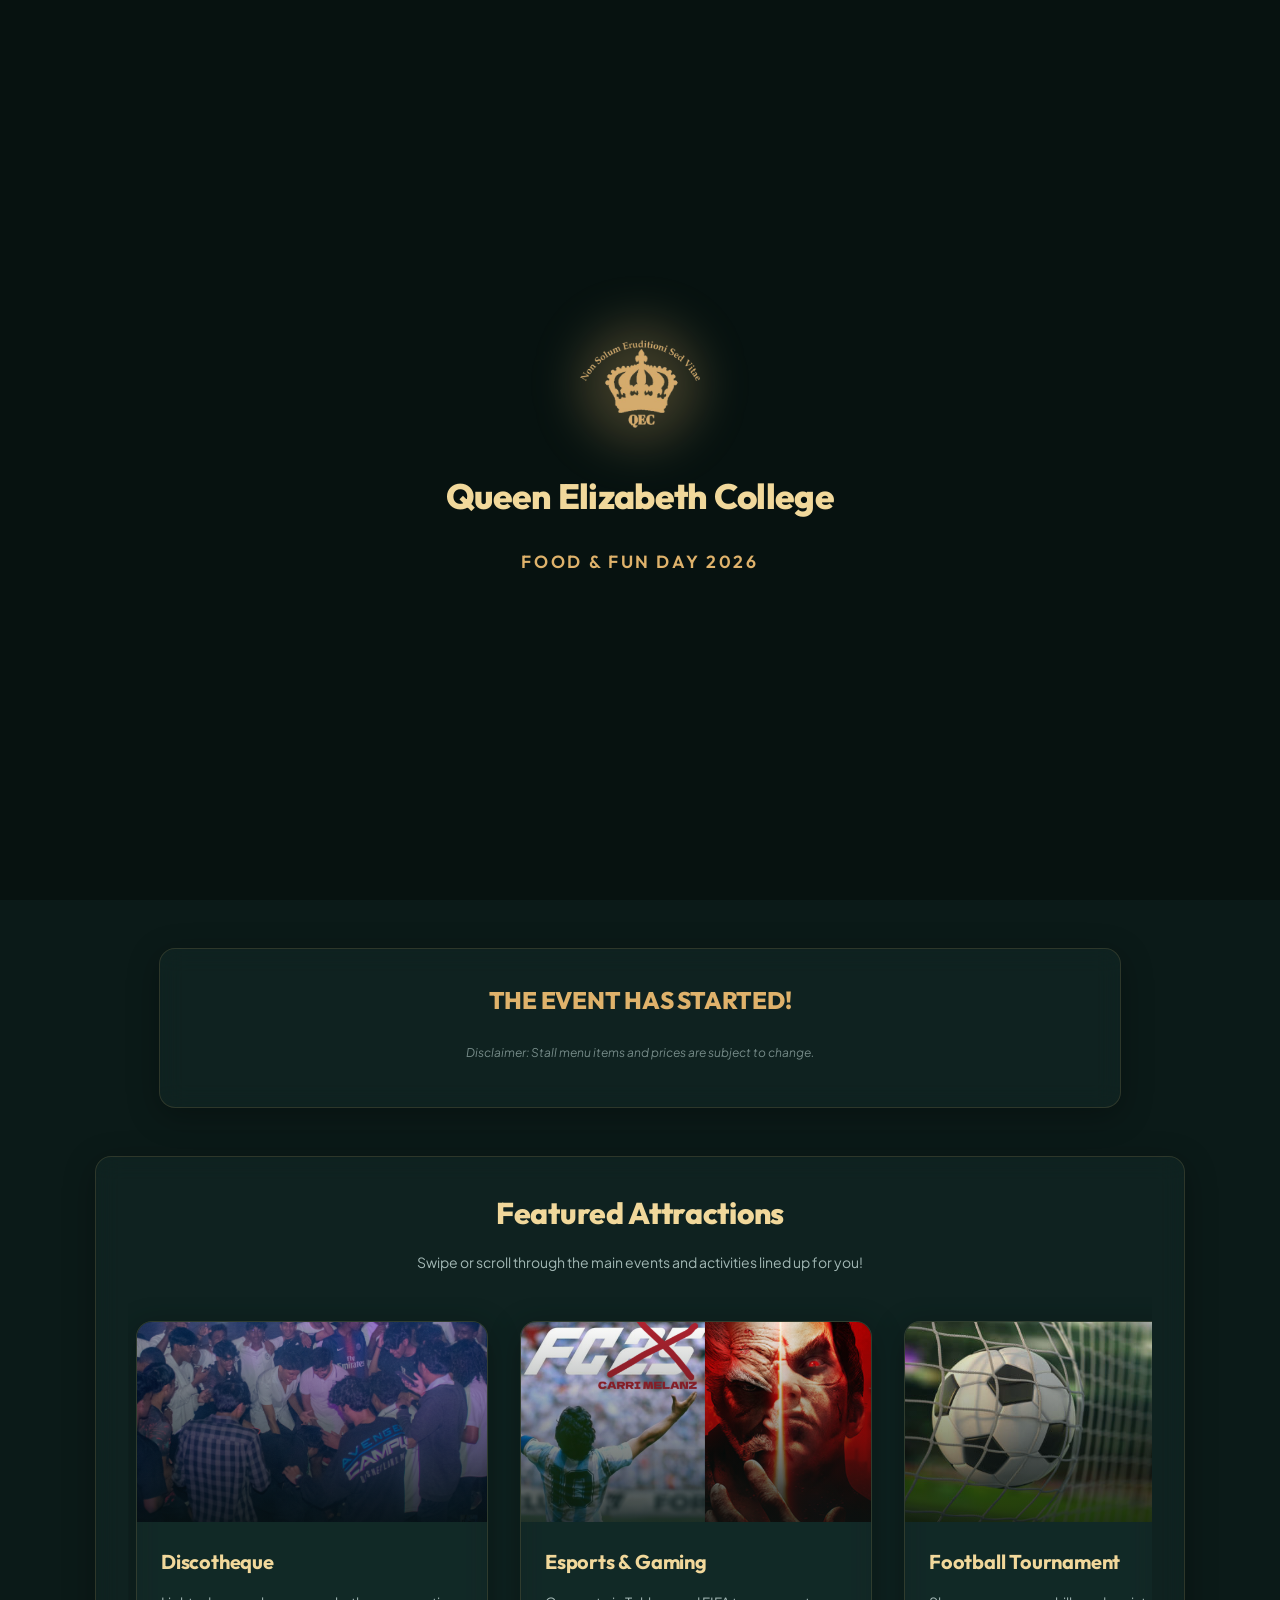
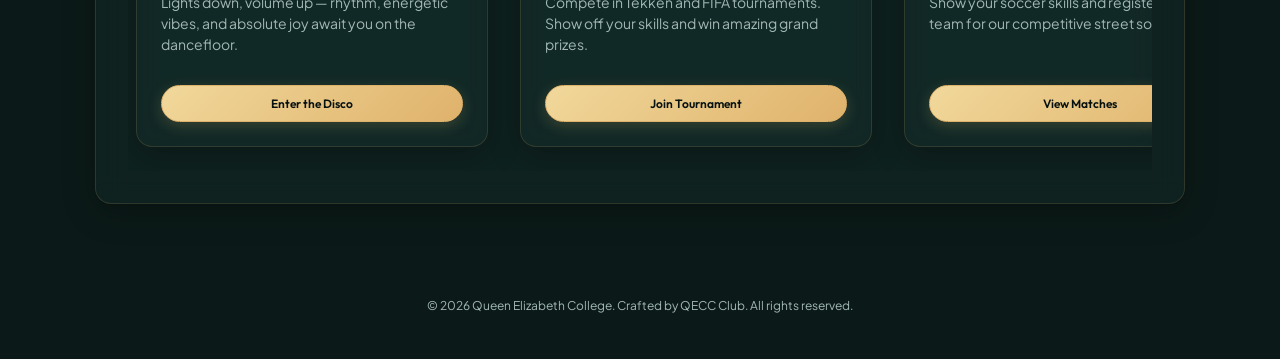
==== htmlfiles/index.html @ 379cea9c "UI Overhaul: Cinematic hero, scroll animations, particles, splash screen, Tailwind removal, and per-" ====
<!DOCTYPE html>
<html lang="en">
<head>
<meta charset="UTF-8" />
<meta name="viewport" content="width=device-width, initial-scale=1.0">
<title>Queen Elizabeth College - Food & Fun Day 2026</title>
<meta name="description" content="Official website for QEC Food and Fun Day 2026. Explore attraction schedules, discotheque sessions, gaming events, food stall menu prices, and school activities.">
<!-- Global CSS -->
<link rel="stylesheet" href="../css/global.css" />
<style>
    /* Page specific styling */
    .hero-container {
        position: relative;
        min-height: 100vh;
        display: flex;
        flex-direction: column;
        justify-content: center;
        align-items: center;
        text-align: center;
        padding: 2rem;
        box-sizing: border-box;
        overflow: hidden;
    }
    
    .hero-overlay {
        position: absolute;
        inset: 0;
        background: linear-gradient(180deg, rgba(7, 18, 16, 0.4) 0%, rgba(7, 18, 16, 0.95) 100%);
        z-index: 2;
    }
    
    .hero-content {
        position: relative;
        z-index: 3;
        max-width: 800px;
        margin-top: 4rem;
    }

    /* Timer Styles */
    .count-down-values-container {
        display: flex;
        justify-content: center;
        gap: 1.5rem;
        flex-wrap: wrap;
        margin-top: 1.5rem;
    }

    .timer-circle {
        display: flex;
        flex-direction: column;
        align-items: center;
        justify-content: center;
        background: rgba(20, 45, 42, 0.65);
        backdrop-filter: blur(8px);
        -webkit-backdrop-filter: blur(8px);
        border: 2px solid rgba(223, 178, 107, 0.25);
        width: 100px;
        height: 100px;
        border-radius: 50%;
        box-shadow: 0 8px 24px rgba(0, 0, 0, 0.4);
        transition: var(--transition-smooth);
    }

    .timer-circle:hover {
        transform: scale(1.08) translateY(-4px);
        border-color: var(--color-gold);
        box-shadow: 0 12px 32px rgba(0, 0, 0, 0.5), var(--glow-gold);
    }

    .timer-circle h3 {
        font-size: 2rem;
        font-weight: 800;
        color: var(--color-gold-light);
        line-height: 1;
        margin: 0;
        font-family: var(--font-heading);
    }

    .timer-circle p {
        font-size: 0.7rem;
        text-transform: uppercase;
        color: var(--color-text-muted);
        letter-spacing: 0.1em;
        margin: 0;
        margin-top: 0.2rem;
    }
</style>
</head>

<body data-particles="home">

<!-- Call Navbar -->
<div id="navbar"></div>

<!-- Hero Section -->
<header class="hero-container">
    <div class="hero-slider-container">
        <div class="hero-slide" style="background-image: url('../images/DiscoPic1.jpg');"></div>
        <div class="hero-slide" style="background-image: url('../images/GamingBanner.png');"></div>
        <div class="hero-slide" style="background-image: url('../images/FoodBanner.jpeg');"></div>
        <div class="hero-slide" style="background-image: url('../images/FootballBanner.jpg');"></div>
    </div>
    <div class="hero-overlay"></div>
    
    <div class="hero-content scroll-reveal">
        <div class="inline-block relative mb-6">
            <div class="absolute inset-0 bg-gold" style="opacity: 0.15; filter: blur(24px); border-radius: 50%;"></div>
            <img src="../icons and logos/QECLogo.png" alt="Queen Elizabeth College Logo" class="relative mx-auto h-28 w-auto transition-transform duration-500 hover:scale-105" />
        </div>
        
        <h1 class="text-4xl md:text-6xl font-extrabold mb-3 typewriter-text tracking-tight font-['Outfit']" style="color: var(--color-gold-light);">
            Food & Fun Day 2026
        </h1>
        
        <p class="text-lg md:text-xl text-base max-w-2xl mx-auto font-medium mb-8" style="color: var(--color-text-muted); padding: 0 1rem;">
            Join Queen Elizabeth College on July 9th, 2026 for a legendary day of excitement, delicious food, and friendly competition!
        </p>
        
        <div class="flex flex-wrap justify-center gap-4">
            <a href="#countdown-section" class="btn-premium">Explore Attractions ↓</a>
            <a href="../htmlfiles/foodstalls.html" class="btn-outline">Browse Stalls →</a>
        </div>
    </div>
</header>

<main class="max-w-6xl mx-auto px-4 py-12 flex flex-col gap-12 pb-12">

    <!-- Countdown Widget -->
    <section id="countdown-section" class="glass-panel p-8 text-center scroll-reveal stagger-1 max-w-4xl mx-auto w-full">
        <h2 class="text-lg md:text-xl font-bold tracking-widest uppercase mb-4 text-gold font-['Outfit']">COUNTDOWN UNTIL THE FUN BEGINS</h2>
        <div class="count-down-values-container">
            <div class="timer-circle"><h3 class="countdown-element days">-</h3><p>days</p></div>
            <div class="timer-circle"><h3 class="countdown-element hours">-</h3><p>hours</p></div>
            <div class="timer-circle"><h3 class="countdown-element minutes">-</h3><p>mins</p></div>
            <div class="timer-circle"><h3 class="countdown-element seconds">-</h3><p>secs</p></div>
        </div>
        <p class="text-xs mt-6 italic font-['Outfit']" style="color: rgba(163, 184, 181, 0.7);">Disclaimer: Stall menu items and prices are subject to change.</p>
    </section>

    <!-- Native Scroll Snap Card Slideshow -->
    <section class="glass-panel p-8 scroll-reveal stagger-2 max-w-5xl mx-auto w-full overflow-hidden">
        <h2 class="text-2xl md:text-3xl font-extrabold text-center mb-2 text-gold font-['Outfit']">Featured Attractions</h2>
        <p class="text-center mb-6 max-w-lg mx-auto text-sm" style="color: var(--color-text-muted);">Swipe or scroll through the main events and activities lined up for you!</p>
        
        <div class="scroll-snap-row">
            <!-- Disco Slide -->
            <div class="scroll-snap-card glass-panel overflow-hidden">
                <div class="relative overflow-hidden" style="height: 200px;">
                    <img src="../images/DiscoPic1.jpg" alt="Discotheque" class="w-full h-full object-cover transition-transform duration-500 hover:scale-105" />
                    <div class="absolute inset-0" style="background: linear-gradient(to top, rgba(7, 18, 16, 0.8) 0%, transparent 100%);"></div>
                </div>
                <div class="p-6 flex flex-col flex-grow justify-between text-left">
                    <div class="mb-4">
                        <h3 class="text-xl font-bold text-gold mb-2 font-['Outfit']">Discotheque</h3>
                        <p class="text-xs text-sm" style="color: var(--color-text-muted); line-height: 1.5;">Lights down, volume up — rhythm, energetic vibes, and absolute joy await you on the dancefloor.</p>
                    </div>
                    <a href="../htmlfiles/discotheque.html" class="btn-premium text-xs py-2 px-4 rounded-full text-center">Enter the Disco</a>
                </div>
            </div>
            
            <!-- Gaming Slide -->
            <div class="scroll-snap-card glass-panel overflow-hidden">
                <div class="relative overflow-hidden" style="height: 200px;">
                    <img src="../images/GamingBanner.png" alt="Gaming" class="w-full h-full object-cover transition-transform duration-500 hover:scale-105" />
                    <div class="absolute inset-0" style="background: linear-gradient(to top, rgba(7, 18, 16, 0.8) 0%, transparent 100%);"></div>
                </div>
                <div class="p-6 flex flex-col flex-grow justify-between text-left">
                    <div class="mb-4">
                        <h3 class="text-xl font-bold text-gold mb-2 font-['Outfit']">Esports & Gaming</h3>
                        <p class="text-xs text-sm" style="color: var(--color-text-muted); line-height: 1.5;">Compete in Tekken and FIFA tournaments. Show off your skills and win amazing grand prizes.</p>
                    </div>
                    <a href="../htmlfiles/gaming.html" class="btn-premium text-xs py-2 px-4 rounded-full text-center">Join Tournament</a>
                </div>
            </div>
            
            <!-- Football Slide -->
            <div class="scroll-snap-card glass-panel overflow-hidden">
                <div class="relative overflow-hidden" style="height: 200px;">
                    <img src="../images/FootballBanner.jpg" alt="Football Tournament" class="w-full h-full object-cover transition-transform duration-500 hover:scale-105" />
                    <div class="absolute inset-0" style="background: linear-gradient(to top, rgba(7, 18, 16, 0.8) 0%, transparent 100%);"></div>
                </div>
                <div class="p-6 flex flex-col flex-grow justify-between text-left">
                    <div class="mb-4">
                        <h3 class="text-xl font-bold text-gold mb-2 font-['Outfit']">Football Tournament</h3>
                        <p class="text-xs text-sm" style="color: var(--color-text-muted); line-height: 1.5;">Show your soccer skills and register with your team for our competitive street soccer cup!</p>
                    </div>
                    <a href="../htmlfiles/football.html" class="btn-premium text-xs py-2 px-4 rounded-full text-center">View Matches</a>
                </div>
            </div>
            
            <!-- Food Slide -->
            <div class="scroll-snap-card glass-panel overflow-hidden">
                <div class="relative overflow-hidden" style="height: 200px;">
                    <img src="../images/FoodBanner.jpeg" alt="Food Stalls" class="w-full h-full object-cover transition-transform duration-500 hover:scale-105" />
                    <div class="absolute inset-0" style="background: linear-gradient(to top, rgba(7, 18, 16, 0.8) 0%, transparent 100%);"></div>
                </div>
                <div class="p-6 flex flex-col flex-grow justify-between text-left">
                    <div class="mb-4">
                        <h3 class="text-xl font-bold text-gold mb-2 font-['Outfit']">Delicious Food Stalls</h3>
                        <p class="text-xs text-sm" style="color: var(--color-text-muted); line-height: 1.5;">Bold flavors, sizzling menus, and sweet treats from our student and guest vendors.</p>
                    </div>
                    <a href="../htmlfiles/foodstalls.html" class="btn-premium text-xs py-2 px-4 rounded-full text-center">Browse Menu</a>
                </div>
            </div>
            
            <!-- Activities Slide -->
            <div class="scroll-snap-card glass-panel overflow-hidden">
                <div class="relative overflow-hidden" style="height: 200px;">
                    <img src="../images/ActivitiesBanner.jpg" alt="Activities" class="w-full h-full object-cover transition-transform duration-500 hover:scale-105" />
                    <div class="absolute inset-0" style="background: linear-gradient(to top, rgba(7, 18, 16, 0.8) 0%, transparent 100%);"></div>
                </div>
                <div class="p-6 flex flex-col flex-grow justify-between text-left">
                    <div class="mb-4">
                        <h3 class="text-xl font-bold text-gold mb-2 font-['Outfit']">Amusement Rides</h3>
                        <p class="text-xs text-sm" style="color: var(--color-text-muted); line-height: 1.5;">Take a ride on the gyroscope, bounce on castles, dive into the ball pit, and play carnival games.</p>
                    </div>
                    <a href="../htmlfiles/activities.html" class="btn-premium text-xs py-2 px-4 rounded-full text-center">Explore Activities</a>
                </div>
            </div>
        </div>
    </section>

</main>

<footer class="text-center py-8 border-t bg-[#071210]/40 max-w-full font-['Outfit'] text-xs" style="color: var(--color-text-muted); border-color: rgba(223, 178, 107, 0.1);">
    <p>&copy; 2026 Queen Elizabeth College. Crafted by QECC Club. All rights reserved.</p>
</footer>

<!-- JavaScript Module Links -->
<script src="../javascript/splash.js"></script>
<script src="../javascript/particles.js"></script>
<script src="../javascript/scroll-reveal.js"></script>
<script src="../javascript/page-transition.js"></script>
<script src="../javascript/navbar.js"></script>

<script>
    // Hardcoded Countdown until July 9, 2026 at 08:00 AM
    const destTime = new Date('2026-07-09T08:00:00').getTime();
    
    const countdownTimer = setInterval(() => {
        const now = new Date().getTime();
        const diff = destTime - now;
        
        if (diff <= 0) {
            clearInterval(countdownTimer);
            document.querySelector('.count-down-values-container').style.display = 'none';
            document.getElementById('countdown-section').querySelector('h2').innerHTML = `
                <h2 class="text-2xl font-extrabold text-gold font-['Outfit'] animate-float" style="color: var(--color-gold);">THE EVENT HAS STARTED!</h2>
            `;
            return;
        }
        
        const d = Math.floor(diff / (1000 * 60 * 60 * 24));
        const h = Math.floor((diff % (1000 * 60 * 60 * 24)) / (1000 * 60 * 60));
        const m = Math.floor((diff % (1000 * 60 * 60)) / (1000 * 60));
        const s = Math.floor((diff % (1000 * 60)) / 1000);
        
        const elements = document.getElementsByClassName("countdown-element");
        if (elements.length >= 4) {
            elements[0].innerHTML = d.toString().padStart(2, '0');
            elements[1].innerHTML = h.toString().padStart(2, '0');
            elements[2].innerHTML = m.toString().padStart(2, '0');
            elements[3].innerHTML = s.toString().padStart(2, '0');
        }
    }, 1000);
</script>

</body>
</html>
---- css/global.css ----
/* ==========================================
   QECC Food & Fun Day 2026 - Global Styling
   Premium Dark Forest Emerald & Gold Theme
   ========================================== */

/* Import Premium Fonts */
@import url('https://fonts.googleapis.com/css2?family=Outfit:wght@300;400;500;600;700;800&family=Plus+Jakarta+Sans:wght@300;400;500;600;700&family=Press+Start+2P&family=Caveat:wght@700&display=swap');

:root {
    /* Color Palette */
    --color-bg-darkest: #071210;
    --color-bg-dark: #0b1a18;
    --color-bg-medium: #142d2a;
    --color-bg-light: #1f423e;
    
    --color-gold: #dfb26b;
    --color-gold-light: #f1d89b;
    --color-gold-dark: #b88a44;
    --color-cream: #ede0cb;
    --color-text-muted: #a3b8b5;
    
    --color-success: #10b981;
    --color-error: #ef4444;
    
    /* Glares & Glows */
    --glow-gold: 0 0 15px rgba(223, 178, 107, 0.35);
    --glow-gold-intense: 0 0 25px rgba(223, 178, 107, 0.6);
    
    /* Fonts */
    --font-heading: 'Outfit', sans-serif;
    --font-body: 'Plus Jakarta Sans', sans-serif;
    --font-retro: 'Press Start 2P', monospace;
    --font-cursive: 'Caveat', cursive;
    
    /* Transitions */
    --transition-smooth: all 0.35s cubic-bezier(0.25, 0.8, 0.25, 1);
    --transition-quick: all 0.15s ease;
}

/* Base Styles */
html {
    scroll-behavior: smooth;
}

body {
    font-family: var(--font-body);
    background-color: var(--color-bg-dark);
    color: var(--color-cream);
    min-height: 100vh;
    overflow-x: hidden;
    line-height: 1.6;
    margin: 0;
}

h1, h2, h3, h4, h5, h6 {
    font-family: var(--font-heading);
    color: var(--color-gold-light);
    letter-spacing: -0.01em;
    margin-top: 0;
}

/* Premium Scrollbar */
::-webkit-scrollbar {
    width: 10px;
    height: 10px;
}
::-webkit-scrollbar-track {
    background: var(--color-bg-darkest);
}
::-webkit-scrollbar-thumb {
    background: var(--color-bg-medium);
    border: 2px solid var(--color-bg-darkest);
    border-radius: 99px;
}
::-webkit-scrollbar-thumb:hover {
    background: var(--color-gold);
    border-color: var(--color-bg-dark);
}

/* Glassmorphism Styles */
.glass-panel {
    background: rgba(20, 45, 42, 0.45);
    backdrop-filter: blur(12px);
    -webkit-backdrop-filter: blur(12px);
    border: 1px solid rgba(223, 178, 107, 0.15);
    border-radius: 16px;
    box-shadow: 0 8px 32px 0 rgba(0, 0, 0, 0.3);
    transition: var(--transition-smooth);
}

.glass-panel:hover {
    border-color: rgba(223, 178, 107, 0.35);
    box-shadow: 0 10px 40px 0 rgba(0, 0, 0, 0.4), var(--glow-gold);
}

.glass-card {
    background: rgba(31, 66, 62, 0.35);
    backdrop-filter: blur(8px);
    -webkit-backdrop-filter: blur(8px);
    border: 1px solid rgba(223, 178, 107, 0.1);
    border-radius: 12px;
    transition: var(--transition-smooth);
}

.glass-card:hover {
    transform: translateY(-4px);
    background: rgba(31, 66, 62, 0.55);
    border-color: rgba(223, 178, 107, 0.3);
    box-shadow: 0 12px 24px rgba(0, 0, 0, 0.35), var(--glow-gold);
}

/* Interactive Elements */
.btn-premium {
    font-family: var(--font-heading);
    font-weight: 600;
    color: var(--color-bg-darkest);
    background: linear-gradient(135deg, var(--color-gold-light) 0%, var(--color-gold) 100%);
    border: 1px solid var(--color-gold);
    padding: 0.75rem 2rem;
    border-radius: 999px;
    cursor: pointer;
    display: inline-flex;
    align-items: center;
    justify-content: center;
    gap: 0.5rem;
    text-decoration: none;
    transition: var(--transition-smooth);
    box-shadow: 0 4px 15px rgba(223, 178, 107, 0.2);
}

.btn-premium:hover {
    transform: translateY(-2px);
    box-shadow: 0 6px 20px rgba(223, 178, 107, 0.4), var(--glow-gold-intense);
    color: var(--color-bg-darkest);
    filter: brightness(1.05);
}

.btn-premium:active {
    transform: translateY(0);
}

.btn-outline {
    font-family: var(--font-heading);
    font-weight: 500;
    color: var(--color-gold-light);
    background: transparent;
    border: 1.5px solid var(--color-gold);
    padding: 0.7rem 1.8rem;
    border-radius: 999px;
    cursor: pointer;
    display: inline-flex;
    align-items: center;
    justify-content: center;
    gap: 0.5rem;
    text-decoration: none;
    transition: var(--transition-smooth);
}

.btn-outline:hover {
    background: rgba(223, 178, 107, 0.08);
    border-color: var(--color-gold-light);
    box-shadow: var(--glow-gold);
    transform: translateY(-2px);
}

/* Dynamic Badge / Price Tag */
.price-tag-gold {
    background: rgba(223, 178, 107, 0.15);
    border: 1px solid var(--color-gold);
    color: var(--color-gold-light);
    font-family: var(--font-heading);
    font-weight: 700;
    padding: 0.25rem 0.85rem;
    border-radius: 99px;
    font-size: 0.9rem;
    box-shadow: var(--glow-gold);
    transition: var(--transition-quick);
}

/* Search and Filters Layout */
.search-input-container {
    position: relative;
    width: 100%;
}

.search-input {
    width: 100%;
    background: rgba(7, 18, 16, 0.6);
    border: 1.5px solid rgba(223, 178, 107, 0.2);
    color: var(--color-cream);
    padding: 0.85rem 1rem 0.85rem 2.8rem;
    border-radius: 12px;
    font-family: var(--font-body);
    font-size: 0.95rem;
    box-sizing: border-box;
    transition: var(--transition-smooth);
}

.search-input:focus {
    outline: none;
    border-color: var(--color-gold);
    box-shadow: var(--glow-gold), inset 0 2px 4px rgba(0,0,0,0.5);
    background: rgba(7, 18, 16, 0.85);
}

.search-icon {
    position: absolute;
    left: 1rem;
    top: 50%;
    transform: translateY(-50%);
    color: var(--color-gold);
    pointer-events: none;
    opacity: 0.7;
    transition: var(--transition-quick);
}

.search-input:focus ~ .search-icon {
    opacity: 1;
    color: var(--color-gold-light);
}

/* Category Filter Chips */
.filter-container {
    display: flex;
    flex-wrap: wrap;
    gap: 0.65rem;
    justify-content: center;
    margin-bottom: 2rem;
}

.filter-chip {
    background: rgba(20, 45, 42, 0.6);
    border: 1px solid rgba(223, 178, 107, 0.15);
    color: var(--color-text-muted);
    padding: 0.45rem 1.15rem;
    border-radius: 99px;
    cursor: pointer;
    font-weight: 500;
    font-size: 0.9rem;
    transition: var(--transition-smooth);
    user-select: none;
}

.filter-chip:hover {
    border-color: var(--color-gold);
    color: var(--color-gold-light);
    transform: translateY(-1px);
    background: rgba(20, 45, 42, 0.9);
}

.filter-chip.active {
    background: linear-gradient(135deg, var(--color-gold-light) 0%, var(--color-gold) 100%);
    color: var(--color-bg-darkest);
    border-color: var(--color-gold);
    font-weight: 600;
    box-shadow: 0 4px 10px rgba(223, 178, 107, 0.25), var(--glow-gold);
}

/* Standard Animations */
.animate-fade-up {
    opacity: 0;
    transform: translateY(20px);
    animation: fadeInUp 0.8s cubic-bezier(0.16, 1, 0.3, 1) forwards;
}

.animate-delay-1 { animation-delay: 0.1s; }
.animate-delay-2 { animation-delay: 0.2s; }
.animate-delay-3 { animation-delay: 0.3s; }
.animate-delay-4 { animation-delay: 0.4s; }
.animate-delay-5 { animation-delay: 0.5s; }

@keyframes fadeInUp {
    to {
        opacity: 1;
        transform: translateY(0);
    }
}

.animate-float {
    animation: float 4s ease-in-out infinite;
}

@keyframes float {
    0%, 100% {
        transform: translateY(0);
    }
    50% {
        transform: translateY(-8px);
    }
}

/* Cyber/Retro/Neon styles for Gaming & Disco */
.neon-text-gold {
    text-shadow: 0 0 5px rgba(223, 178, 107, 0.4), 0 0 10px rgba(223, 178, 107, 0.4), 0 0 20px rgba(223, 178, 107, 0.3);
}

.neon-text-purple {
    color: #df96ff;
    text-shadow: 0 0 5px rgba(223, 150, 255, 0.5), 0 0 12px rgba(223, 150, 255, 0.4), 0 0 25px rgba(223, 150, 255, 0.3);
}

.neon-border-purple {
    border-color: rgba(223, 150, 255, 0.4);
    box-shadow: 0 0 15px rgba(223, 150, 255, 0.15), inset 0 0 8px rgba(223, 150, 255, 0.05);
}

.neon-border-purple:hover {
    border-color: rgba(223, 150, 255, 0.75);
    box-shadow: 0 0 20px rgba(223, 150, 255, 0.35), inset 0 0 10px rgba(223, 150, 255, 0.15);
}

.neon-text-cyan {
    color: #84fbf3;
    text-shadow: 0 0 5px rgba(132, 251, 243, 0.5), 0 0 12px rgba(132, 251, 243, 0.4), 0 0 25px rgba(132, 251, 243, 0.3);
}

.neon-border-cyan {
    border-color: rgba(132, 251, 243, 0.4);
    box-shadow: 0 0 15px rgba(132, 251, 243, 0.15), inset 0 0 8px rgba(132, 251, 243, 0.05);
}

.neon-border-cyan:hover {
    border-color: rgba(132, 251, 243, 0.75);
    box-shadow: 0 0 20px rgba(132, 251, 243, 0.35), inset 0 0 10px rgba(132, 251, 243, 0.15);
}

/* Page Section Padding spacing */
.section-padding {
    padding-top: 6.5rem;
    padding-bottom: 3.5rem;
}

/* Scroll Snap Card Row (Custom Carousel replacement) */
.scroll-snap-row {
    display: flex;
    overflow-x: auto;
    scroll-snap-type: x mandatory;
    gap: 1.5rem;
    padding: 1.5rem 0.5rem;
    scrollbar-width: thin;
    -webkit-overflow-scrolling: touch;
}

.scroll-snap-card {
    flex: 0 0 280px;
    max-width: 85vw;
    scroll-snap-align: center;
    display: flex;
    flex-direction: column;
    height: auto;
}

@media (min-width: 768px) {
    .scroll-snap-row {
        gap: 2rem;
    }
    .scroll-snap-card {
        flex: 0 0 350px;
    }
}

/* Typewriter Animation styling */
.typewriter-text {
    overflow: hidden;
    white-space: nowrap;
    margin: 0 auto;
    border-right: 2.5px solid var(--color-gold);
    animation: typewriter 2s steps(22, end) forwards, blink-caret 0.75s step-end infinite;
    max-width: fit-content;
}

@keyframes typewriter {
    from { width: 0; }
    to { width: 100%; }
}

@keyframes blink-caret {
    from, to { border-color: transparent; }
    50% { border-color: var(--color-gold); }
}

/* Cinematic Hero Crossfading Banner Slider */
.hero-slider-container {
    position: absolute;
    top: 0;
    left: 0;
    width: 100%;
    height: 100%;
    z-index: 1;
    overflow: hidden;
}

.hero-slide {
    position: absolute;
    top: 0;
    left: 0;
    width: 100%;
    height: 100%;
    background-size: cover;
    background-position: center;
    opacity: 0;
    transform: scale(1.05);
    animation: heroFadeScale 24s infinite ease-in-out;
}

.hero-slide:nth-child(1) {
    animation-delay: 0s;
}
.hero-slide:nth-child(2) {
    animation-delay: 6s;
}
.hero-slide:nth-child(3) {
    animation-delay: 12s;
}
.hero-slide:nth-child(4) {
    animation-delay: 18s;
}

@keyframes heroFadeScale {
    0% {
        opacity: 0;
        transform: scale(1.05);
    }
    3% {
        opacity: 0.35;
        transform: scale(1.03);
    }
    25% {
        opacity: 0.35;
        transform: scale(1);
    }
    28% {
        opacity: 0;
        transform: scale(1.05);
    }
    100% {
        opacity: 0;
    }
}

/* Scroll Triggered Animations */
.scroll-reveal {
    opacity: 0;
    transform: translateY(30px);
    transition: opacity 0.8s cubic-bezier(0.25, 1, 0.5, 1), transform 0.8s cubic-bezier(0.25, 1, 0.5, 1);
}

.scroll-reveal.in-view {
    opacity: 1;
    transform: translateY(0);
}

.stagger-1 { transition-delay: 0.1s; }
.stagger-2 { transition-delay: 0.2s; }
.stagger-3 { transition-delay: 0.3s; }
.stagger-4 { transition-delay: 0.4s; }

/* Page Navigational Transitions */
body {
    transition: opacity 0.35s ease, transform 0.35s ease;
}

body.page-transition-in {
    opacity: 0;
    transform: translateY(12px);
}

body.page-transition-out {
    opacity: 0;
    transform: translateY(-12px);
}

/* ==========================================
   Comprehensive Tailwind-Replacement Utilities
   ========================================== */

/* Layout & Positioning */
.flex { display: flex !important; }
.flex-col { flex-direction: column !important; }
.flex-row { flex-direction: row !important; }
.flex-wrap { flex-wrap: wrap !important; }
.flex-grow { flex-grow: 1 !important; }
.items-center { align-items: center !important; }
.items-start { align-items: flex-start !important; }
.justify-between { justify-content: space-between !important; }
.justify-center { justify-content: center !important; }
.justify-start { justify-content: flex-start !important; }
.inline-flex { display: inline-flex !important; }
.grid { display: grid !important; }

/* Display states */
.block { display: block !important; }
.inline-block { display: inline-block !important; }
.hidden { display: none !important; }

/* Positions */
.relative { position: relative !important; }
.absolute { position: absolute !important; }
.fixed { position: fixed !important; }
.top-0 { top: 0 !important; }
.left-0 { left: 0 !important; }
.inset-0 { top: 0; right: 0; bottom: 0; left: 0 !important; }
.z-50 { z-index: 50 !important; }
.z-40 { z-index: 40 !important; }
.z-30 { z-index: 30 !important; }
.z-20 { z-index: 20 !important; }
.z-10 { z-index: 10 !important; }
.pointer-events-none { pointer-events: none !important; }
.overflow-hidden { overflow: hidden !important; }

/* Gaps */
.gap-1 { gap: 0.25rem !important; }
.gap-1\.5 { gap: 0.375rem !important; }
.gap-2 { gap: 0.5rem !important; }
.gap-3 { gap: 0.75rem !important; }
.gap-4 { gap: 1rem !important; }
.gap-6 { gap: 1.5rem !important; }
.gap-8 { gap: 2rem !important; }
.gap-12 { gap: 3rem !important; }

/* Spacing - Margins */
.m-0 { margin: 0 !important; }
.mt-0.5 { margin-top: 0.125rem !important; }
.mt-1 { margin-top: 0.25rem !important; }
.mt-2 { margin-top: 0.5rem !important; }
.mt-4 { margin-top: 1rem !important; }
.mt-6 { margin-top: 1.5rem !important; }
.mt-8 { margin-top: 2rem !important; }
.mt-12 { margin-top: 3rem !important; }
.mb-1 { margin-bottom: 0.25rem !important; }
.mb-2 { margin-bottom: 0.5rem !important; }
.mb-3 { margin-bottom: 0.75rem !important; }
.mb-4 { margin-bottom: 1rem !important; }
.mb-6 { margin-bottom: 1.5rem !important; }
.mb-8 { margin-bottom: 2rem !important; }
.mb-12 { margin-bottom: 3rem !important; }
.mr-1 { margin-right: 0.25rem !important; }
.mr-2 { margin-right: 0.5rem !important; }
.mr-3 { margin-right: 0.75rem !important; }
.mr-4 { margin-right: 1rem !important; }
.ml-2 { margin-left: 0.5rem !important; }
.mx-auto { margin-left: auto !important; margin-right: auto !important; }
.my-auto { margin-top: auto !important; margin-bottom: auto !important; }

/* Spacing - Paddings */
.p-2 { padding: 0.5rem !important; }
.p-3 { padding: 0.75rem !important; }
.p-4 { padding: 1rem !important; }
.p-6 { padding: 1.5rem !important; }
.p-8 { padding: 2rem !important; }
.px-2 { padding-left: 0.5rem !important; padding-right: 0.5rem !important; }
.px-3 { padding-left: 0.75rem !important; padding-right: 0.75rem !important; }
.px-4 { padding-left: 1rem !important; padding-right: 1rem !important; }
.px-6 { padding-left: 1.5rem !important; padding-right: 1.5rem !important; }
.px-8 { padding-left: 2rem !important; padding-right: 2rem !important; }
.py-0\.5 { padding-top: 0.125rem !important; padding-bottom: 0.125rem !important; }
.py-1 { padding-top: 0.25rem !important; padding-bottom: 0.25rem !important; }
.py-1\.5 { padding-top: 0.375rem !important; padding-bottom: 0.375rem !important; }
.py-2 { padding-top: 0.5rem !important; padding-bottom: 0.5rem !important; }
.py-2\.5 { padding-top: 0.625rem !important; padding-bottom: 0.625rem !important; }
.py-3 { padding-top: 0.75rem !important; padding-bottom: 0.75rem !important; }
.py-4 { padding-top: 1rem !important; padding-bottom: 1rem !important; }
.py-6 { padding-top: 1.5rem !important; padding-bottom: 1.5rem !important; }
.py-8 { padding-top: 2rem !important; padding-bottom: 2rem !important; }
.py-12 { padding-top: 3rem !important; padding-bottom: 3rem !important; }
.pt-6 { padding-top: 1.5rem !important; }
.pt-12 { padding-top: 3rem !important; }
.pt-20 { padding-top: 5rem !important; }
.pt-24 { padding-top: 6rem !important; }
.pb-6 { padding-bottom: 1.5rem !important; }
.pb-12 { padding-bottom: 3rem !important; }

/* Widths & Heights */
.w-full { width: 100% !important; }
.w-auto { width: auto !important; }
.w-6 { width: 1.5rem !important; }
.w-8 { width: 2rem !important; }
.w-12 { width: 3rem !important; }
.w-16 { width: 4rem !important; }
.w-24 { width: 6rem !important; }
.w-28 { width: 7rem !important; }
.h-full { height: 100% !important; }
.h-auto { height: auto !important; }
.h-6 { height: 1.5rem !important; }
.h-7 { height: 1.75rem !important; }
.h-8 { height: 2rem !important; }
.h-12 { height: 3rem !important; }
.h-16 { height: 4rem !important; }
.h-24 { height: 6rem !important; }
.h-28 { height: 7rem !important; }
.h-36 { height: 9rem !important; }
.min-h-screen { min-height: 100vh !important; }

/* Container Widths */
.max-w-xs { max-width: 20rem !important; }
.max-w-sm { max-width: 24rem !important; }
.max-w-md { max-width: 28rem !important; }
.max-w-lg { max-width: 32rem !important; }
.max-w-xl { max-width: 36rem !important; }
.max-w-2xl { max-width: 42rem !important; }
.max-w-3xl { max-width: 48rem !important; }
.max-w-4xl { max-width: 56rem !important; }
.max-w-5xl { max-width: 64rem !important; }
.max-w-6xl { max-width: 72rem !important; }
.max-w-7xl { max-width: 80rem !important; }

/* Typography */
.text-center { text-align: center !important; }
.text-left { text-align: left !important; }
.text-right { text-align: right !important; }
.text-xs { font-size: 0.75rem !important; }
.text-sm { font-size: 0.875rem !important; }
.text-base { font-size: 1rem !important; }
.text-lg { font-size: 1.125rem !important; }
.text-xl { font-size: 1.25rem !important; }
.text-2xl { font-size: 1.5rem !important; }
.text-3xl { font-size: 1.875rem !important; }
.text-4xl { font-size: 2.25rem !important; }
.text-5xl { font-size: 3rem !important; }
.text-6xl { font-size: 3.75rem !important; }
.font-light { font-weight: 300 !important; }
.font-normal { font-weight: 400 !important; }
.font-medium { font-weight: 500 !important; }
.font-semibold { font-weight: 600 !important; }
.font-bold { font-weight: 700 !important; }
.font-extrabold { font-weight: 800 !important; }
.uppercase { text-transform: uppercase !important; }
.italic { font-style: italic !important; }
.tracking-tight { letter-spacing: -0.025em !important; }
.tracking-wide { letter-spacing: 0.025em !important; }
.tracking-widest { letter-spacing: 0.15em !important; }

.line-clamp-3 {
    display: -webkit-box;
    -webkit-line-clamp: 3;
    -webkit-box-orient: vertical;  
    overflow: hidden;
}

/* Border Radius */
.rounded { border-radius: 0.25rem !important; }
.rounded-md { border-radius: 0.375rem !important; }
.rounded-lg { border-radius: 0.5rem !important; }
.rounded-xl { border-radius: 0.75rem !important; }
.rounded-2xl { border-radius: 1rem !important; }
.rounded-3xl { border-radius: 1.5rem !important; }
.rounded-full { border-radius: 9999px !important; }

/* Transitions & Effects */
.transition-all { transition: all 0.3s ease !important; }
.transition-transform { transition: transform 0.3s ease !important; }
.transition-colors { transition: color 0.3s ease, background-color 0.3s ease, border-color 0.3s ease !important; }
.duration-200 { transition-duration: 200ms !important; }
.duration-300 { transition-duration: 300ms !important; }
.duration-500 { transition-duration: 500ms !important; }
.hover\:scale-105:hover { transform: scale(1.05) !important; }
.hover\:scale-110:hover { transform: scale(1.10) !important; }
.hover\:rotate-6:hover { transform: rotate(6deg) !important; }
.object-contain { object-fit: contain !important; }
.object-cover { object-fit: cover !important; }
.cursor-pointer { cursor: pointer !important; }
.select-none { user-select: none !important; }
.outline-none { outline: none !important; }

/* Shadows and Blur styles */
.shadow-md { box-shadow: 0 4px 6px -1px rgba(0, 0, 0, 0.1), 0 2px 4px -1px rgba(0, 0, 0, 0.06) !important; }
.shadow-lg { box-shadow: 0 10px 15px -3px rgba(0, 0, 0, 0.2), 0 4px 6px -2px rgba(0, 0, 0, 0.05) !important; }
.backdrop-blur-md { backdrop-filter: blur(12px); -webkit-backdrop-filter: blur(12px); }

/* Responsive Grid utility classes */
.grid-cols-1 { grid-template-columns: repeat(1, minmax(0, 1fr)) !important; }
.grid-cols-2 { grid-template-columns: repeat(2, minmax(0, 1fr)) !important; }
.grid-cols-3 { grid-template-columns: repeat(3, minmax(0, 1fr)) !important; }

@media (min-width: 768px) {
    .md\:flex { display: flex !important; }
    .md\:hidden { display: none !important; }
    .md\:grid { display: grid !important; }
    .md\:grid-cols-2 { grid-template-columns: repeat(2, minmax(0, 1fr)) !important; }
    .md\:grid-cols-3 { grid-template-columns: repeat(3, minmax(0, 1fr)) !important; }
    
    .md\:px-8 { padding-left: 2rem !important; padding-right: 2rem !important; }
    .md\:py-4 { padding-top: 1rem !important; padding-bottom: 1rem !important; }
    .md\:p-8 { padding: 2rem !important; }
    
    .md\:text-base { font-size: 1rem !important; }
    .md\:text-lg { font-size: 1.125rem !important; }
    .md\:text-xl { font-size: 1.25rem !important; }
    .md\:text-2xl { font-size: 1.5rem !important; }
    .md\:text-3xl { font-size: 1.875rem !important; }
    .md\:text-4xl { font-size: 2.25rem !important; }
    .md\:text-5xl { font-size: 3rem !important; }
    .md\:text-6xl { font-size: 3.75rem !important; }
    
    .md\:max-w-none { max-width: none !important; }
}

@media (min-width: 1024px) {
    .lg\:grid-cols-3 { grid-template-columns: repeat(3, minmax(0, 1fr)) !important; }
    .lg\:grid-cols-4 { grid-template-columns: repeat(4, minmax(0, 1fr)) !important; }
}

/* Navbar Custom Styling */
.main-navbar {
    background: transparent;
    border-bottom: 1px solid transparent;
    color: var(--color-cream);
    padding: 1.25rem 1.5rem;
    position: fixed;
    top: 0;
    left: 0;
    width: 100%;
    z-index: 9999;
    transition: background-color 0.4s ease, border-color 0.4s ease, padding 0.4s ease, backdrop-filter 0.4s ease;
    box-sizing: border-box;
}

.main-navbar.scrolled {
    background: rgba(11, 26, 24, 0.88);
    backdrop-filter: blur(12px);
    -webkit-backdrop-filter: blur(12px);
    border-color: rgba(223, 178, 107, 0.2);
    padding: 0.85rem 1.5rem;
    box-shadow: 0 4px 20px rgba(0, 0, 0, 0.2);
}

.nav-link {
    position: relative;
    color: var(--color-text-muted) !important;
    text-decoration: none;
    transition: var(--transition-quick);
    display: inline-flex;
    align-items: center;
    gap: 0.375rem;
}

.nav-link:hover {
    color: var(--color-gold-light) !important;
}

.nav-link.active {
    color: var(--color-gold) !important;
    font-weight: 700 !important;
}

.nav-link::after {
    content: '';
    position: absolute;
    bottom: -4px;
    left: 0;
    width: 100%;
    height: 2px;
    background: linear-gradient(90deg, var(--color-gold-light), var(--color-gold));
    transform: scaleX(0);
    transform-origin: bottom right;
    transition: transform 0.3s cubic-bezier(0.25, 0.8, 0.25, 1);
}

.nav-link:hover::after,
.nav-link.active::after {
    transform: scaleX(1);
    transform-origin: bottom left;
}

/* Mobile Drawer backdrop and details */
.mobile-nav-drawer {
    backdrop-filter: blur(16px) !important;
    -webkit-backdrop-filter: blur(16px) !important;
    background: rgba(7, 18, 16, 0.95) !important;
    border-top: 1px solid rgba(223, 178, 107, 0.15) !important;
}
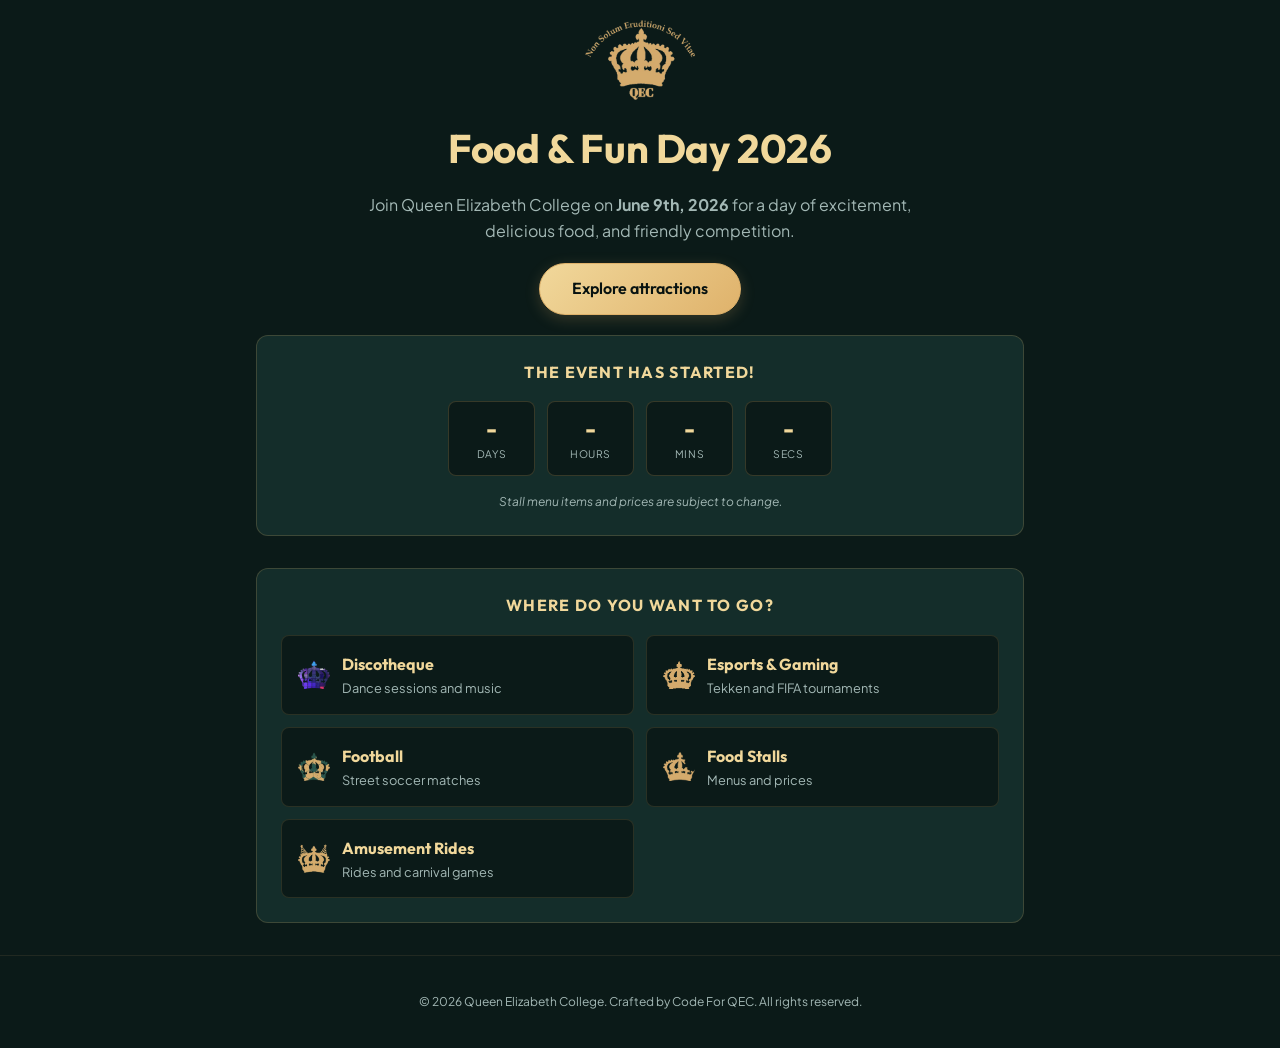
==== commit 0b15f030: "Simplification" ====
--- a/htmlfiles/index.html
+++ b/htmlfiles/index.html
@@ -5,264 +5,312 @@
 <meta name="viewport" content="width=device-width, initial-scale=1.0">
 <title>Queen Elizabeth College - Food & Fun Day 2026</title>
 <meta name="description" content="Official website for QEC Food and Fun Day 2026. Explore attraction schedules, discotheque sessions, gaming events, food stall menu prices, and school activities.">
-<!-- Global CSS -->
 <link rel="stylesheet" href="../css/global.css" />
 <style>
-    /* Page specific styling */
-    .hero-container {
-        position: relative;
-        min-height: 100vh;
+    .home-page {
+        background-color: var(--color-bg-dark);
+    }
+
+    .home-hero {
+        text-align: center;
+        padding: max(1.25rem, env(safe-area-inset-top)) 1rem 1.25rem;
+        max-width: 720px;
+        margin: 0 auto;
+    }
+
+    .home-hero img {
+        display: block;
+        margin: 0 auto 1rem;
+        height: 5rem;
+        width: auto;
+    }
+
+    .home-hero h1 {
+        font-size: clamp(1.75rem, 5vw, 2.5rem);
+        margin-bottom: 0.75rem;
+    }
+
+    .home-hero p {
+        color: var(--color-text-muted);
+        margin: 0 auto 1.25rem;
+        max-width: 36rem;
+        line-height: 1.6;
+    }
+
+    .home-main {
+        max-width: 48rem;
+        margin: 0 auto;
+        padding: 0 1rem 2rem;
         display: flex;
         flex-direction: column;
-        justify-content: center;
+        gap: 2rem;
+    }
+
+    .home-panel {
+        background: var(--color-bg-medium);
+        border: 1px solid rgba(223, 178, 107, 0.2);
+        border-radius: 12px;
+        padding: 1.5rem;
+    }
+
+    .home-panel h2 {
+        font-size: 1rem;
+        text-transform: uppercase;
+        letter-spacing: 0.08em;
+        text-align: center;
+        margin-bottom: 1rem;
+    }
+
+    .countdown-grid {
+        display: grid;
+        grid-template-columns: repeat(4, 1fr);
+        gap: 0.75rem;
+        max-width: 24rem;
+        margin: 0 auto;
+    }
+
+    .countdown-box {
+        text-align: center;
+        background: var(--color-bg-dark);
+        border: 1px solid rgba(223, 178, 107, 0.2);
+        border-radius: 8px;
+        padding: 0.75rem 0.5rem;
+    }
+
+    .countdown-box strong {
+        display: block;
+        font-size: 1.5rem;
+        font-family: var(--font-heading);
+        color: var(--color-gold-light);
+        line-height: 1.2;
+    }
+
+    .countdown-box span {
+        display: block;
+        font-size: 0.65rem;
+        text-transform: uppercase;
+        letter-spacing: 0.06em;
+        color: var(--color-text-muted);
+        margin-top: 0.2rem;
+    }
+
+    .home-disclaimer {
+        text-align: center;
+        font-size: 0.75rem;
+        color: var(--color-text-muted);
+        margin: 1rem 0 0;
+        font-style: italic;
+    }
+
+    .nav-grid {
+        display: grid;
+        grid-template-columns: 1fr;
+        gap: 0.75rem;
+        list-style: none;
+        margin: 0;
+        padding: 0;
+    }
+
+    @media (min-width: 540px) {
+        .nav-grid {
+            grid-template-columns: 1fr 1fr;
+        }
+    }
+
+    .nav-grid a {
+        display: flex;
         align-items: center;
-        text-align: center;
-        padding: 2rem;
-        box-sizing: border-box;
-        overflow: hidden;
-    }
-    
-    .hero-overlay {
-        position: absolute;
-        inset: 0;
-        background: linear-gradient(180deg, rgba(7, 18, 16, 0.4) 0%, rgba(7, 18, 16, 0.95) 100%);
-        z-index: 2;
-    }
-    
-    .hero-content {
-        position: relative;
-        z-index: 3;
-        max-width: 800px;
-        margin-top: 4rem;
-    }
-
-    /* Timer Styles */
-    .count-down-values-container {
-        display: flex;
-        justify-content: center;
-        gap: 1.5rem;
-        flex-wrap: wrap;
-        margin-top: 1.5rem;
-    }
-
-    .timer-circle {
-        display: flex;
-        flex-direction: column;
-        align-items: center;
-        justify-content: center;
-        background: rgba(20, 45, 42, 0.65);
-        backdrop-filter: blur(8px);
-        -webkit-backdrop-filter: blur(8px);
-        border: 2px solid rgba(223, 178, 107, 0.25);
-        width: 100px;
-        height: 100px;
-        border-radius: 50%;
-        box-shadow: 0 8px 24px rgba(0, 0, 0, 0.4);
-        transition: var(--transition-smooth);
-    }
-
-    .timer-circle:hover {
-        transform: scale(1.08) translateY(-4px);
-        border-color: var(--color-gold);
-        box-shadow: 0 12px 32px rgba(0, 0, 0, 0.5), var(--glow-gold);
-    }
-
-    .timer-circle h3 {
-        font-size: 2rem;
-        font-weight: 800;
+        gap: 0.75rem;
+        padding: 1rem;
+        background: var(--color-bg-dark);
+        border: 1px solid rgba(223, 178, 107, 0.15);
+        border-radius: 8px;
+        text-decoration: none;
+        color: var(--color-cream);
+    }
+
+    .nav-grid a:hover,
+    .nav-grid a:focus-visible {
+        border-color: rgba(223, 178, 107, 0.4);
+        outline: none;
+    }
+
+    .nav-grid img {
+        width: 2rem;
+        height: 2rem;
+        object-fit: contain;
+        flex-shrink: 0;
+    }
+
+    .nav-grid .nav-text strong {
+        display: block;
+        font-family: var(--font-heading);
         color: var(--color-gold-light);
-        line-height: 1;
-        margin: 0;
-        font-family: var(--font-heading);
-    }
-
-    .timer-circle p {
-        font-size: 0.7rem;
-        text-transform: uppercase;
-        color: var(--color-text-muted);
-        letter-spacing: 0.1em;
-        margin: 0;
-        margin-top: 0.2rem;
+        font-size: 1rem;
+        margin-bottom: 0.15rem;
+    }
+
+    .nav-grid .nav-text span {
+        display: block;
+        font-size: 0.8rem;
+        color: var(--color-text-muted);
+        line-height: 1.4;
+    }
+
+    .home-footer {
+        text-align: center;
+        padding: 1.5rem 1rem;
+        font-size: 0.75rem;
+        color: var(--color-text-muted);
+        border-top: 1px solid rgba(223, 178, 107, 0.1);
+    }
+
+    @media (max-width: 480px) {
+        .home-panel {
+            padding: 1.25rem 1rem;
+        }
+
+        .home-hero .btn-premium {
+            display: flex;
+            width: 100%;
+            max-width: 18rem;
+            margin-left: auto;
+            margin-right: auto;
+            box-sizing: border-box;
+        }
+
+        .nav-grid a {
+            min-height: 3.25rem;
+            padding: 0.875rem;
+        }
+
+        .nav-grid .nav-text strong {
+            font-size: 0.95rem;
+        }
+
+        .countdown-box strong {
+            font-size: 1.25rem;
+        }
+    }
+
+    @media (max-width: 380px) {
+        .countdown-grid {
+            grid-template-columns: repeat(2, 1fr);
+        }
     }
 </style>
 </head>
 
-<body data-particles="home">
-
-<!-- Call Navbar -->
-<div id="navbar"></div>
-
-<!-- Hero Section -->
-<header class="hero-container">
-    <div class="hero-slider-container">
-        <div class="hero-slide" style="background-image: url('../images/DiscoPic1.jpg');"></div>
-        <div class="hero-slide" style="background-image: url('../images/GamingBanner.png');"></div>
-        <div class="hero-slide" style="background-image: url('../images/FoodBanner.jpeg');"></div>
-        <div class="hero-slide" style="background-image: url('../images/FootballBanner.jpg');"></div>
-    </div>
-    <div class="hero-overlay"></div>
-    
-    <div class="hero-content scroll-reveal">
-        <div class="inline-block relative mb-6">
-            <div class="absolute inset-0 bg-gold" style="opacity: 0.15; filter: blur(24px); border-radius: 50%;"></div>
-            <img src="../icons and logos/QECLogo.png" alt="Queen Elizabeth College Logo" class="relative mx-auto h-28 w-auto transition-transform duration-500 hover:scale-105" />
+<body class="home-page">
+
+<header class="home-hero">
+    <img src="../icons and logos/QECLogo.png" alt="Queen Elizabeth College Logo" width="112" height="112" />
+    <h1>Food &amp; Fun Day 2026</h1>
+    <p>Join Queen Elizabeth College on <strong>June 9th, 2026</strong> for a day of excitement, delicious food, and friendly competition.</p>
+    <a href="#explore" class="btn-premium">Explore attractions</a>
+</header>
+
+<main class="home-main">
+
+    <section id="countdown-section" class="home-panel" aria-label="Event countdown">
+        <h2>Countdown until the fun begins</h2>
+        <div class="countdown-grid count-down-values-container">
+            <div class="countdown-box"><strong class="countdown-element days">-</strong><span>days</span></div>
+            <div class="countdown-box"><strong class="countdown-element hours">-</strong><span>hours</span></div>
+            <div class="countdown-box"><strong class="countdown-element minutes">-</strong><span>mins</span></div>
+            <div class="countdown-box"><strong class="countdown-element seconds">-</strong><span>secs</span></div>
         </div>
-        
-        <h1 class="text-4xl md:text-6xl font-extrabold mb-3 typewriter-text tracking-tight font-['Outfit']" style="color: var(--color-gold-light);">
-            Food & Fun Day 2026
-        </h1>
-        
-        <p class="text-lg md:text-xl text-base max-w-2xl mx-auto font-medium mb-8" style="color: var(--color-text-muted); padding: 0 1rem;">
-            Join Queen Elizabeth College on July 9th, 2026 for a legendary day of excitement, delicious food, and friendly competition!
-        </p>
-        
-        <div class="flex flex-wrap justify-center gap-4">
-            <a href="#countdown-section" class="btn-premium">Explore Attractions ↓</a>
-            <a href="../htmlfiles/foodstalls.html" class="btn-outline">Browse Stalls →</a>
-        </div>
-    </div>
-</header>
-
-<main class="max-w-6xl mx-auto px-4 py-12 flex flex-col gap-12 pb-12">
-
-    <!-- Countdown Widget -->
-    <section id="countdown-section" class="glass-panel p-8 text-center scroll-reveal stagger-1 max-w-4xl mx-auto w-full">
-        <h2 class="text-lg md:text-xl font-bold tracking-widest uppercase mb-4 text-gold font-['Outfit']">COUNTDOWN UNTIL THE FUN BEGINS</h2>
-        <div class="count-down-values-container">
-            <div class="timer-circle"><h3 class="countdown-element days">-</h3><p>days</p></div>
-            <div class="timer-circle"><h3 class="countdown-element hours">-</h3><p>hours</p></div>
-            <div class="timer-circle"><h3 class="countdown-element minutes">-</h3><p>mins</p></div>
-            <div class="timer-circle"><h3 class="countdown-element seconds">-</h3><p>secs</p></div>
-        </div>
-        <p class="text-xs mt-6 italic font-['Outfit']" style="color: rgba(163, 184, 181, 0.7);">Disclaimer: Stall menu items and prices are subject to change.</p>
+        <p class="home-disclaimer">Stall menu items and prices are subject to change.</p>
     </section>
 
-    <!-- Native Scroll Snap Card Slideshow -->
-    <section class="glass-panel p-8 scroll-reveal stagger-2 max-w-5xl mx-auto w-full overflow-hidden">
-        <h2 class="text-2xl md:text-3xl font-extrabold text-center mb-2 text-gold font-['Outfit']">Featured Attractions</h2>
-        <p class="text-center mb-6 max-w-lg mx-auto text-sm" style="color: var(--color-text-muted);">Swipe or scroll through the main events and activities lined up for you!</p>
-        
-        <div class="scroll-snap-row">
-            <!-- Disco Slide -->
-            <div class="scroll-snap-card glass-panel overflow-hidden">
-                <div class="relative overflow-hidden" style="height: 200px;">
-                    <img src="../images/DiscoPic1.jpg" alt="Discotheque" class="w-full h-full object-cover transition-transform duration-500 hover:scale-105" />
-                    <div class="absolute inset-0" style="background: linear-gradient(to top, rgba(7, 18, 16, 0.8) 0%, transparent 100%);"></div>
-                </div>
-                <div class="p-6 flex flex-col flex-grow justify-between text-left">
-                    <div class="mb-4">
-                        <h3 class="text-xl font-bold text-gold mb-2 font-['Outfit']">Discotheque</h3>
-                        <p class="text-xs text-sm" style="color: var(--color-text-muted); line-height: 1.5;">Lights down, volume up — rhythm, energetic vibes, and absolute joy await you on the dancefloor.</p>
-                    </div>
-                    <a href="../htmlfiles/discotheque.html" class="btn-premium text-xs py-2 px-4 rounded-full text-center">Enter the Disco</a>
-                </div>
-            </div>
-            
-            <!-- Gaming Slide -->
-            <div class="scroll-snap-card glass-panel overflow-hidden">
-                <div class="relative overflow-hidden" style="height: 200px;">
-                    <img src="../images/GamingBanner.png" alt="Gaming" class="w-full h-full object-cover transition-transform duration-500 hover:scale-105" />
-                    <div class="absolute inset-0" style="background: linear-gradient(to top, rgba(7, 18, 16, 0.8) 0%, transparent 100%);"></div>
-                </div>
-                <div class="p-6 flex flex-col flex-grow justify-between text-left">
-                    <div class="mb-4">
-                        <h3 class="text-xl font-bold text-gold mb-2 font-['Outfit']">Esports & Gaming</h3>
-                        <p class="text-xs text-sm" style="color: var(--color-text-muted); line-height: 1.5;">Compete in Tekken and FIFA tournaments. Show off your skills and win amazing grand prizes.</p>
-                    </div>
-                    <a href="../htmlfiles/gaming.html" class="btn-premium text-xs py-2 px-4 rounded-full text-center">Join Tournament</a>
-                </div>
-            </div>
-            
-            <!-- Football Slide -->
-            <div class="scroll-snap-card glass-panel overflow-hidden">
-                <div class="relative overflow-hidden" style="height: 200px;">
-                    <img src="../images/FootballBanner.jpg" alt="Football Tournament" class="w-full h-full object-cover transition-transform duration-500 hover:scale-105" />
-                    <div class="absolute inset-0" style="background: linear-gradient(to top, rgba(7, 18, 16, 0.8) 0%, transparent 100%);"></div>
-                </div>
-                <div class="p-6 flex flex-col flex-grow justify-between text-left">
-                    <div class="mb-4">
-                        <h3 class="text-xl font-bold text-gold mb-2 font-['Outfit']">Football Tournament</h3>
-                        <p class="text-xs text-sm" style="color: var(--color-text-muted); line-height: 1.5;">Show your soccer skills and register with your team for our competitive street soccer cup!</p>
-                    </div>
-                    <a href="../htmlfiles/football.html" class="btn-premium text-xs py-2 px-4 rounded-full text-center">View Matches</a>
-                </div>
-            </div>
-            
-            <!-- Food Slide -->
-            <div class="scroll-snap-card glass-panel overflow-hidden">
-                <div class="relative overflow-hidden" style="height: 200px;">
-                    <img src="../images/FoodBanner.jpeg" alt="Food Stalls" class="w-full h-full object-cover transition-transform duration-500 hover:scale-105" />
-                    <div class="absolute inset-0" style="background: linear-gradient(to top, rgba(7, 18, 16, 0.8) 0%, transparent 100%);"></div>
-                </div>
-                <div class="p-6 flex flex-col flex-grow justify-between text-left">
-                    <div class="mb-4">
-                        <h3 class="text-xl font-bold text-gold mb-2 font-['Outfit']">Delicious Food Stalls</h3>
-                        <p class="text-xs text-sm" style="color: var(--color-text-muted); line-height: 1.5;">Bold flavors, sizzling menus, and sweet treats from our student and guest vendors.</p>
-                    </div>
-                    <a href="../htmlfiles/foodstalls.html" class="btn-premium text-xs py-2 px-4 rounded-full text-center">Browse Menu</a>
-                </div>
-            </div>
-            
-            <!-- Activities Slide -->
-            <div class="scroll-snap-card glass-panel overflow-hidden">
-                <div class="relative overflow-hidden" style="height: 200px;">
-                    <img src="../images/ActivitiesBanner.jpg" alt="Activities" class="w-full h-full object-cover transition-transform duration-500 hover:scale-105" />
-                    <div class="absolute inset-0" style="background: linear-gradient(to top, rgba(7, 18, 16, 0.8) 0%, transparent 100%);"></div>
-                </div>
-                <div class="p-6 flex flex-col flex-grow justify-between text-left">
-                    <div class="mb-4">
-                        <h3 class="text-xl font-bold text-gold mb-2 font-['Outfit']">Amusement Rides</h3>
-                        <p class="text-xs text-sm" style="color: var(--color-text-muted); line-height: 1.5;">Take a ride on the gyroscope, bounce on castles, dive into the ball pit, and play carnival games.</p>
-                    </div>
-                    <a href="../htmlfiles/activities.html" class="btn-premium text-xs py-2 px-4 rounded-full text-center">Explore Activities</a>
-                </div>
-            </div>
-        </div>
+    <section id="explore" class="home-panel" aria-label="Site navigation">
+        <h2>Where do you want to go?</h2>
+        <ul class="nav-grid">
+            <li>
+                <a href="../htmlfiles/discotheque.html">
+                    <img src="../icons and logos/QECLogoDiscoNoText.png" alt="" width="32" height="32" />
+                    <span class="nav-text">
+                        <strong>Discotheque</strong>
+                        <span>Dance sessions and music</span>
+                    </span>
+                </a>
+            </li>
+            <li>
+                <a href="../htmlfiles/gaming.html">
+                    <img src="../icons and logos/QECLogoPixelArtNoText.png" alt="" width="32" height="32" />
+                    <span class="nav-text">
+                        <strong>Esports &amp; Gaming</strong>
+                        <span>Tekken and FIFA tournaments</span>
+                    </span>
+                </a>
+            </li>
+            <li>
+                <a href="../htmlfiles/football.html">
+                    <img src="../icons and logos/QECLogoFootballNoText.png" alt="" width="32" height="32" />
+                    <span class="nav-text">
+                        <strong>Football</strong>
+                        <span>Street soccer matches</span>
+                    </span>
+                </a>
+            </li>
+            <li>
+                <a href="../htmlfiles/foodstalls.html">
+                    <img src="../icons and logos/QECLogoFoodNoText.png" alt="" width="32" height="32" />
+                    <span class="nav-text">
+                        <strong>Food Stalls</strong>
+                        <span>Menus and prices</span>
+                    </span>
+                </a>
+            </li>
+            <li>
+                <a href="../htmlfiles/activities.html">
+                    <img src="../icons and logos/QECLogoActivitiesNoText.png" alt="" width="32" height="32" />
+                    <span class="nav-text">
+                        <strong>Amusement Rides</strong>
+                        <span>Rides and carnival games</span>
+                    </span>
+                </a>
+            </li>
+        </ul>
     </section>
 
 </main>
 
-<footer class="text-center py-8 border-t bg-[#071210]/40 max-w-full font-['Outfit'] text-xs" style="color: var(--color-text-muted); border-color: rgba(223, 178, 107, 0.1);">
-    <p>&copy; 2026 Queen Elizabeth College. Crafted by QECC Club. All rights reserved.</p>
+<footer class="home-footer">
+    <p>&copy; 2026 Queen Elizabeth College. Crafted by Code For QEC. All rights reserved.</p>
 </footer>
 
-<!-- JavaScript Module Links -->
-<script src="../javascript/splash.js"></script>
-<script src="../javascript/particles.js"></script>
-<script src="../javascript/scroll-reveal.js"></script>
-<script src="../javascript/page-transition.js"></script>
-<script src="../javascript/navbar.js"></script>
-
 <script>
-    // Hardcoded Countdown until July 9, 2026 at 08:00 AM
-    const destTime = new Date('2026-07-09T08:00:00').getTime();
-    
-    const countdownTimer = setInterval(() => {
-        const now = new Date().getTime();
-        const diff = destTime - now;
-        
+    const destTime = new Date('2026-06-09T08:00:00').getTime();
+    const countdownSection = document.getElementById('countdown-section');
+    const countdownHeading = countdownSection.querySelector('h2');
+    const countdownContainer = document.querySelector('.count-down-values-container');
+
+    function updateCountdown() {
+        const diff = destTime - Date.now();
+
         if (diff <= 0) {
-            clearInterval(countdownTimer);
-            document.querySelector('.count-down-values-container').style.display = 'none';
-            document.getElementById('countdown-section').querySelector('h2').innerHTML = `
-                <h2 class="text-2xl font-extrabold text-gold font-['Outfit'] animate-float" style="color: var(--color-gold);">THE EVENT HAS STARTED!</h2>
-            `;
-            return;
-        }
-        
-        const d = Math.floor(diff / (1000 * 60 * 60 * 24));
-        const h = Math.floor((diff % (1000 * 60 * 60 * 24)) / (1000 * 60 * 60));
-        const m = Math.floor((diff % (1000 * 60 * 60)) / (1000 * 60));
-        const s = Math.floor((diff % (1000 * 60)) / 1000);
-        
-        const elements = document.getElementsByClassName("countdown-element");
-        if (elements.length >= 4) {
-            elements[0].innerHTML = d.toString().padStart(2, '0');
-            elements[1].innerHTML = h.toString().padStart(2, '0');
-            elements[2].innerHTML = m.toString().padStart(2, '0');
-            elements[3].innerHTML = s.toString().padStart(2, '0');
-        }
-    }, 1000);
+            countdownContainer.hidden = true;
+            countdownHeading.textContent = 'The event has started!';
+            return false;
+        }
+
+        const d = Math.floor(diff / 86400000);
+        const h = Math.floor((diff % 86400000) / 3600000);
+        const m = Math.floor((diff % 3600000) / 60000);
+        const s = Math.floor((diff % 60000) / 1000);
+        const elements = document.getElementsByClassName('countdown-element');
+
+        elements[0].textContent = String(d).padStart(2, '0');
+        elements[1].textContent = String(h).padStart(2, '0');
+        elements[2].textContent = String(m).padStart(2, '0');
+        elements[3].textContent = String(s).padStart(2, '0');
+        return true;
+    }
+
+    if (updateCountdown()) {
+        setInterval(updateCountdown, 1000);
+    }
 </script>
 
 </body>
--- a/css/global.css
+++ b/css/global.css
@@ -40,6 +40,7 @@
 /* Base Styles */
 html {
     scroll-behavior: smooth;
+    -webkit-text-size-adjust: 100%;
 }
 
 body {
@@ -50,6 +51,9 @@
     overflow-x: hidden;
     line-height: 1.6;
     margin: 0;
+    padding-left: env(safe-area-inset-left);
+    padding-right: env(safe-area-inset-right);
+    padding-bottom: env(safe-area-inset-bottom);
 }
 
 h1, h2, h3, h4, h5, h6 {
@@ -188,12 +192,14 @@
     background: rgba(7, 18, 16, 0.6);
     border: 1.5px solid rgba(223, 178, 107, 0.2);
     color: var(--color-cream);
-    padding: 0.85rem 1rem 0.85rem 2.8rem;
+    padding: 0.85rem 2.5rem 0.85rem 2.8rem;
     border-radius: 12px;
     font-family: var(--font-body);
-    font-size: 0.95rem;
+    font-size: max(16px, 0.95rem);
     box-sizing: border-box;
     transition: var(--transition-smooth);
+    -webkit-appearance: none;
+    appearance: none;
 }
 
 .search-input:focus {
@@ -232,13 +238,19 @@
     background: rgba(20, 45, 42, 0.6);
     border: 1px solid rgba(223, 178, 107, 0.15);
     color: var(--color-text-muted);
-    padding: 0.45rem 1.15rem;
+    padding: 0.5rem 1rem;
     border-radius: 99px;
     cursor: pointer;
     font-weight: 500;
-    font-size: 0.9rem;
+    font-size: 0.85rem;
     transition: var(--transition-smooth);
     user-select: none;
+    min-height: 2.75rem;
+    display: inline-flex;
+    align-items: center;
+    justify-content: center;
+    box-sizing: border-box;
+    -webkit-tap-highlight-color: transparent;
 }
 
 .filter-chip:hover {
@@ -700,73 +712,61 @@
     .lg\:grid-cols-4 { grid-template-columns: repeat(4, minmax(0, 1fr)) !important; }
 }
 
-/* Navbar Custom Styling */
-.main-navbar {
-    background: transparent;
-    border-bottom: 1px solid transparent;
-    color: var(--color-cream);
-    padding: 1.25rem 1.5rem;
-    position: fixed;
-    top: 0;
-    left: 0;
-    width: 100%;
-    z-index: 9999;
-    transition: background-color 0.4s ease, border-color 0.4s ease, padding 0.4s ease, backdrop-filter 0.4s ease;
-    box-sizing: border-box;
-}
-
-.main-navbar.scrolled {
-    background: rgba(11, 26, 24, 0.88);
-    backdrop-filter: blur(12px);
-    -webkit-backdrop-filter: blur(12px);
-    border-color: rgba(223, 178, 107, 0.2);
-    padding: 0.85rem 1.5rem;
-    box-shadow: 0 4px 20px rgba(0, 0, 0, 0.2);
-}
-
-.nav-link {
-    position: relative;
-    color: var(--color-text-muted) !important;
-    text-decoration: none;
-    transition: var(--transition-quick);
+/* Back-to-home links — snug box, still tappable on mobile */
+.page-back {
     display: inline-flex;
     align-items: center;
-    gap: 0.375rem;
-}
-
-.nav-link:hover {
-    color: var(--color-gold-light) !important;
-}
-
-.nav-link.active {
-    color: var(--color-gold) !important;
-    font-weight: 700 !important;
-}
-
-.nav-link::after {
-    content: '';
-    position: absolute;
-    bottom: -4px;
-    left: 0;
+    justify-content: center;
+    width: fit-content;
+    max-width: 100%;
+    box-sizing: border-box;
+    line-height: 1.25;
+    text-decoration: none;
+    text-align: center;
+    -webkit-tap-highlight-color: transparent;
+    min-height: auto;
+    gap: 0.35em;
+}
+
+.page-back-icon {
+    display: inline-flex;
+    align-items: center;
+    justify-content: center;
+    width: 0.85em;
+    height: 0.85em;
+    flex-shrink: 0;
+    line-height: 0;
+}
+
+.page-back-icon svg {
     width: 100%;
-    height: 2px;
-    background: linear-gradient(90deg, var(--color-gold-light), var(--color-gold));
-    transform: scaleX(0);
-    transform-origin: bottom right;
-    transition: transform 0.3s cubic-bezier(0.25, 0.8, 0.25, 1);
-}
-
-.nav-link:hover::after,
-.nav-link.active::after {
-    transform: scaleX(1);
-    transform-origin: bottom left;
-}
-
-/* Mobile Drawer backdrop and details */
-.mobile-nav-drawer {
-    backdrop-filter: blur(16px) !important;
-    -webkit-backdrop-filter: blur(16px) !important;
-    background: rgba(7, 18, 16, 0.95) !important;
-    border-top: 1px solid rgba(223, 178, 107, 0.15) !important;
-}
-
+    height: 100%;
+    display: block;
+}
+
+a.page-back.btn-outline {
+    padding: 0.45rem 1rem;
+    font-size: 0.8125rem;
+    font-weight: 500;
+}
+
+/* Mobile-friendly touch targets & layout */
+@media (max-width: 480px) {
+    .filter-container {
+        justify-content: flex-start;
+        margin-bottom: 1rem;
+        gap: 0.5rem;
+    }
+
+    .btn-premium,
+    .btn-outline:not(.page-back) {
+        min-height: 2.75rem;
+    }
+
+    a.page-back.btn-outline {
+        padding: 0.5rem 0.85rem;
+        font-size: 0.75rem;
+        line-height: 1.3;
+    }
+}
+
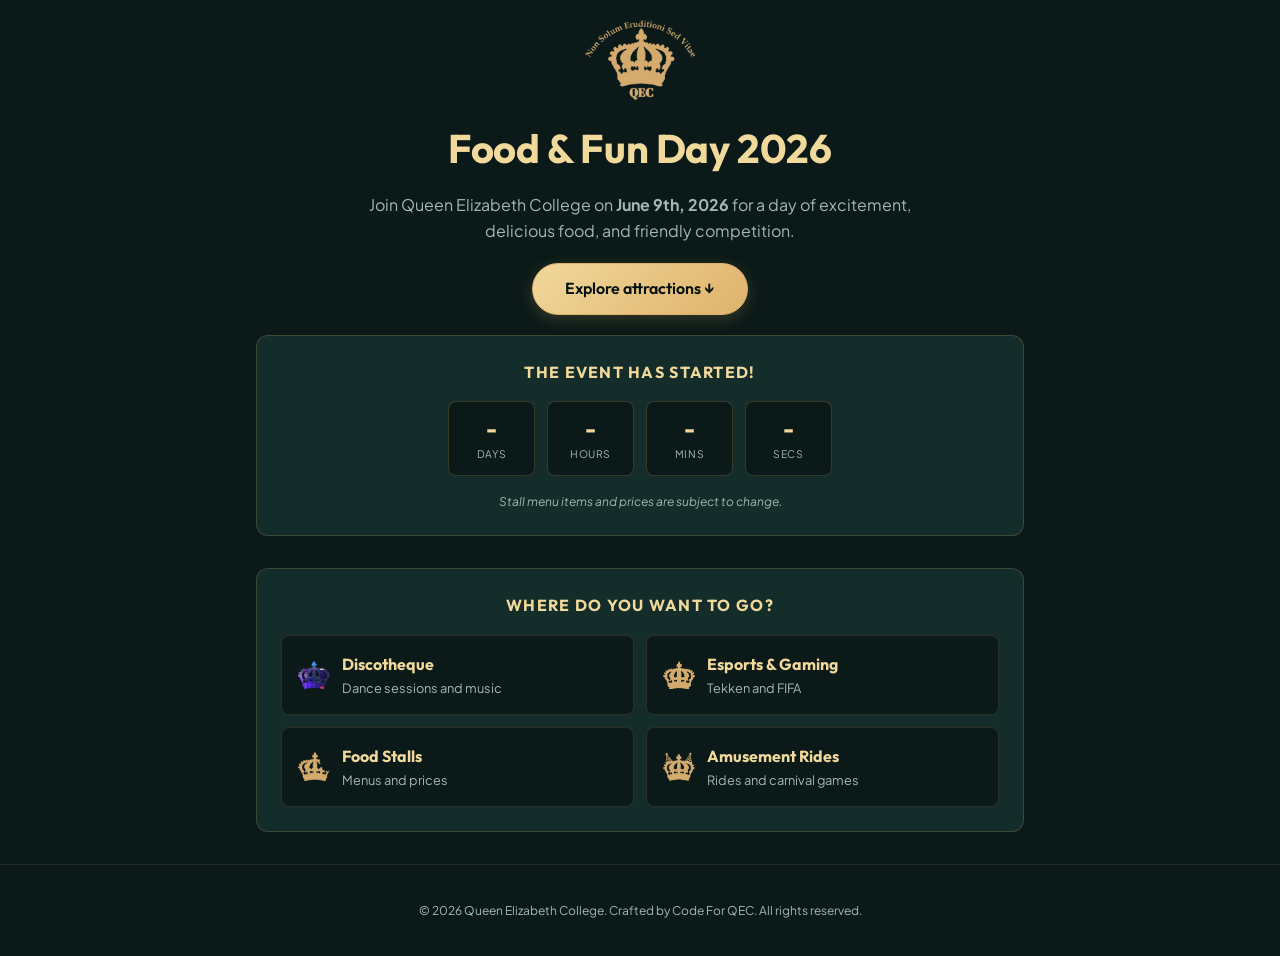
==== commit d438c839: "Clean up + removed fball tournament" ====
--- a/htmlfiles/index.html
+++ b/htmlfiles/index.html
@@ -207,7 +207,7 @@
     <img src="../icons and logos/QECLogo.png" alt="Queen Elizabeth College Logo" width="112" height="112" />
     <h1>Food &amp; Fun Day 2026</h1>
     <p>Join Queen Elizabeth College on <strong>June 9th, 2026</strong> for a day of excitement, delicious food, and friendly competition.</p>
-    <a href="#explore" class="btn-premium">Explore attractions</a>
+    <a href="#explore" class="btn-premium">Explore attractions ↓ </a>
 </header>
 
 <main class="home-main">
@@ -240,16 +240,7 @@
                     <img src="../icons and logos/QECLogoPixelArtNoText.png" alt="" width="32" height="32" />
                     <span class="nav-text">
                         <strong>Esports &amp; Gaming</strong>
-                        <span>Tekken and FIFA tournaments</span>
-                    </span>
-                </a>
-            </li>
-            <li>
-                <a href="../htmlfiles/football.html">
-                    <img src="../icons and logos/QECLogoFootballNoText.png" alt="" width="32" height="32" />
-                    <span class="nav-text">
-                        <strong>Football</strong>
-                        <span>Street soccer matches</span>
+                        <span>Tekken and FIFA</span>
                     </span>
                 </a>
             </li>
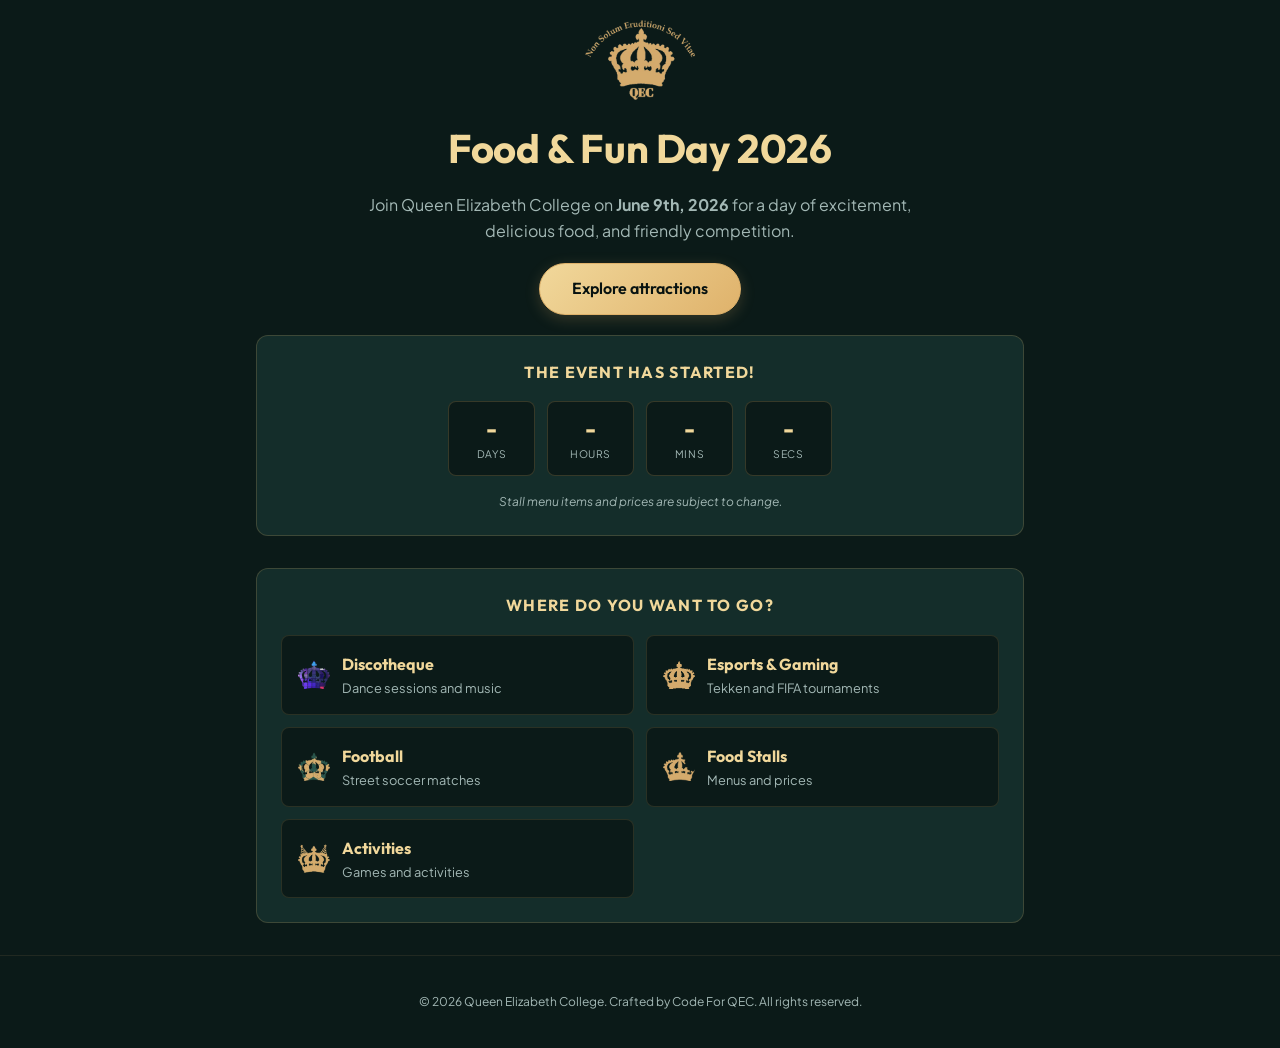
==== commit d8c52814: "Tentative Stalls and Activities List" ====
--- a/htmlfiles/index.html
+++ b/htmlfiles/index.html
@@ -207,7 +207,7 @@
     <img src="../icons and logos/QECLogo.png" alt="Queen Elizabeth College Logo" width="112" height="112" />
     <h1>Food &amp; Fun Day 2026</h1>
     <p>Join Queen Elizabeth College on <strong>June 9th, 2026</strong> for a day of excitement, delicious food, and friendly competition.</p>
-    <a href="#explore" class="btn-premium">Explore attractions ↓ </a>
+    <a href="#explore" class="btn-premium">Explore attractions</a>
 </header>
 
 <main class="home-main">
@@ -240,7 +240,16 @@
                     <img src="../icons and logos/QECLogoPixelArtNoText.png" alt="" width="32" height="32" />
                     <span class="nav-text">
                         <strong>Esports &amp; Gaming</strong>
-                        <span>Tekken and FIFA</span>
+                        <span>Tekken and FIFA tournaments</span>
+                    </span>
+                </a>
+            </li>
+            <li>
+                <a href="../htmlfiles/football.html">
+                    <img src="../icons and logos/QECLogoFootballNoText.png" alt="" width="32" height="32" />
+                    <span class="nav-text">
+                        <strong>Football</strong>
+                        <span>Street soccer matches</span>
                     </span>
                 </a>
             </li>
@@ -257,8 +266,8 @@
                 <a href="../htmlfiles/activities.html">
                     <img src="../icons and logos/QECLogoActivitiesNoText.png" alt="" width="32" height="32" />
                     <span class="nav-text">
-                        <strong>Amusement Rides</strong>
-                        <span>Rides and carnival games</span>
+                        <strong>Activities</strong>
+                        <span>Games and activities</span>
                     </span>
                 </a>
             </li>
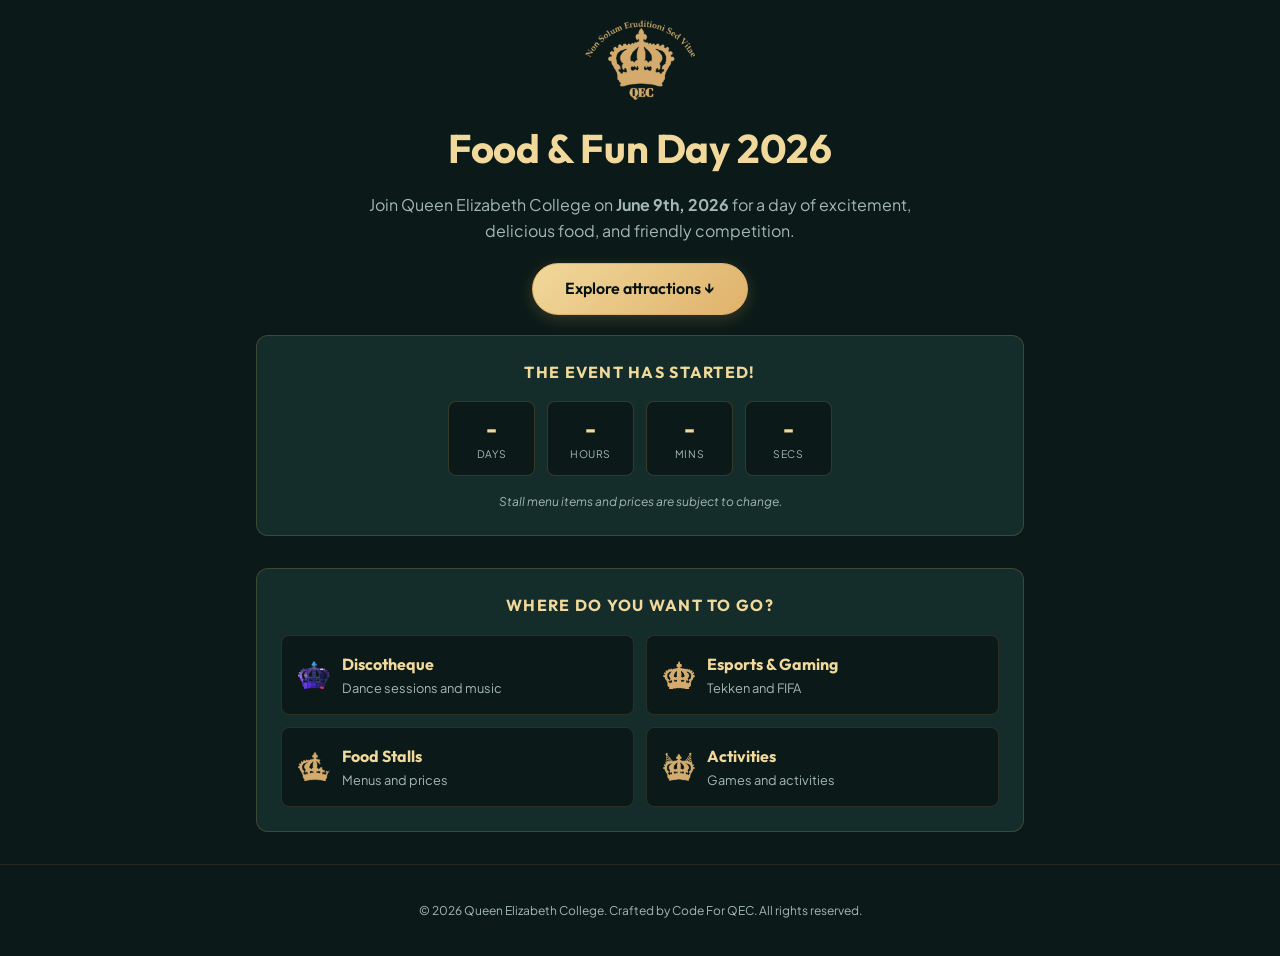
==== commit eb8a64f7: "Merge branch 'main' of https://github.com/code-for-qec/FoodAndFunDayQEC-2026" ====
--- a/htmlfiles/index.html
+++ b/htmlfiles/index.html
@@ -207,7 +207,7 @@
     <img src="../icons and logos/QECLogo.png" alt="Queen Elizabeth College Logo" width="112" height="112" />
     <h1>Food &amp; Fun Day 2026</h1>
     <p>Join Queen Elizabeth College on <strong>June 9th, 2026</strong> for a day of excitement, delicious food, and friendly competition.</p>
-    <a href="#explore" class="btn-premium">Explore attractions</a>
+    <a href="#explore" class="btn-premium">Explore attractions ↓ </a>
 </header>
 
 <main class="home-main">
@@ -240,16 +240,7 @@
                     <img src="../icons and logos/QECLogoPixelArtNoText.png" alt="" width="32" height="32" />
                     <span class="nav-text">
                         <strong>Esports &amp; Gaming</strong>
-                        <span>Tekken and FIFA tournaments</span>
-                    </span>
-                </a>
-            </li>
-            <li>
-                <a href="../htmlfiles/football.html">
-                    <img src="../icons and logos/QECLogoFootballNoText.png" alt="" width="32" height="32" />
-                    <span class="nav-text">
-                        <strong>Football</strong>
-                        <span>Street soccer matches</span>
+                        <span>Tekken and FIFA</span>
                     </span>
                 </a>
             </li>
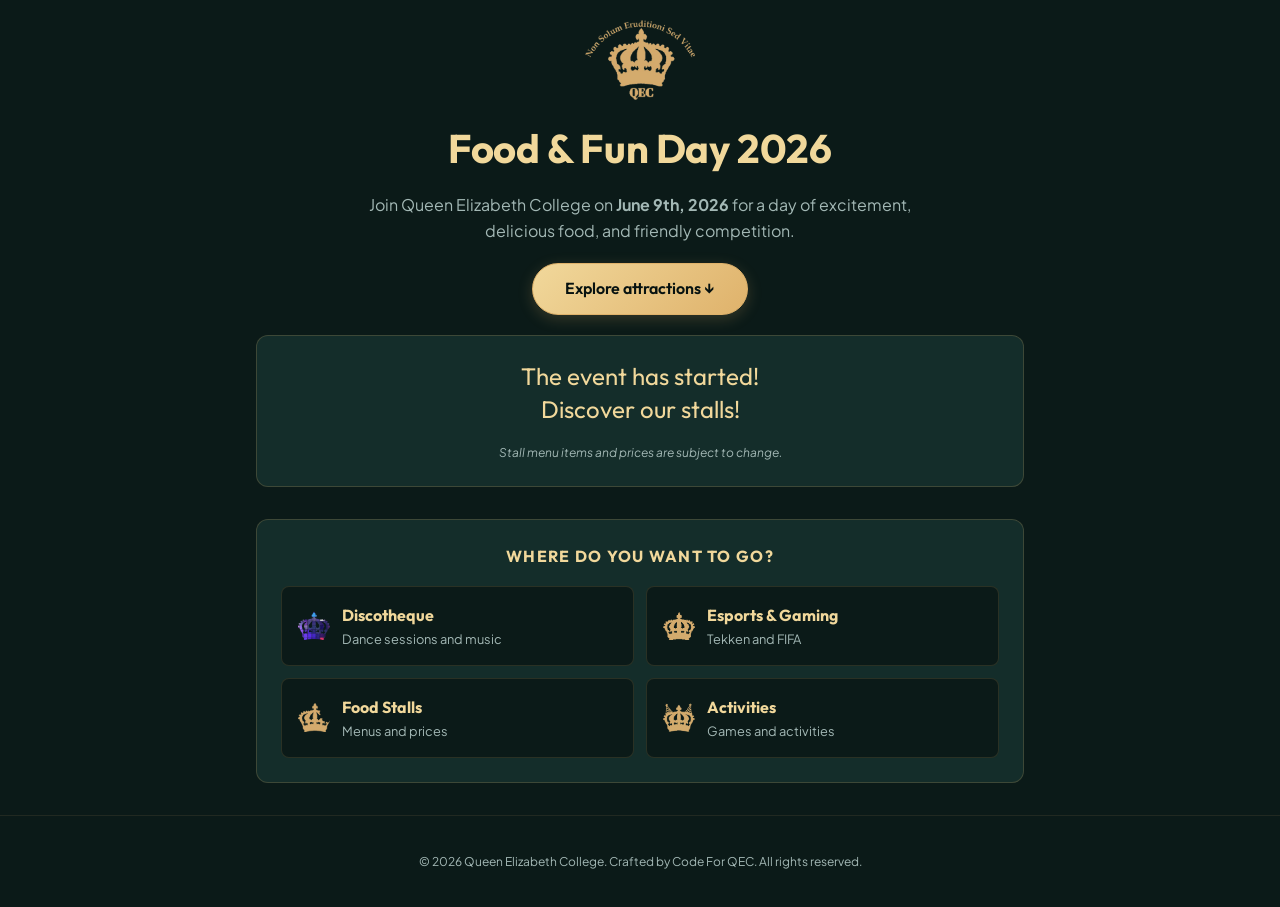
==== commit e27e619c: "Updated countdown" ====
--- a/htmlfiles/index.html
+++ b/htmlfiles/index.html
@@ -5,6 +5,7 @@
 <meta name="viewport" content="width=device-width, initial-scale=1.0">
 <title>Queen Elizabeth College - Food & Fun Day 2026</title>
 <meta name="description" content="Official website for QEC Food and Fun Day 2026. Explore attraction schedules, discotheque sessions, gaming events, food stall menu prices, and school activities.">
+<link rel="icon" href="../icons and logos/QECLogoNoText.png" type="image/png" />
 <link rel="stylesheet" href="../css/global.css" />
 <style>
     .home-page {
@@ -92,6 +93,26 @@
         letter-spacing: 0.06em;
         color: var(--color-text-muted);
         margin-top: 0.2rem;
+    }
+
+    .countdown-started-message {
+        display: none;
+        text-align: center;
+        font-family: var(--font-heading);
+        font-size: 1.5rem;
+        color: var(--color-gold-light);
+        max-width: 24rem;
+        margin: 0 auto;
+        line-height: 1.4;
+    }
+
+    #countdown-section.is-started .countdown-heading,
+    #countdown-section.is-started .countdown-grid {
+        display: none;
+    }
+
+    #countdown-section.is-started .countdown-started-message {
+        display: block;
     }
 
     .home-disclaimer {
@@ -191,6 +212,10 @@
         .countdown-box strong {
             font-size: 1.25rem;
         }
+
+        .countdown-started-message {
+            font-size: 1.25rem;
+        }
     }
 
     @media (max-width: 380px) {
@@ -213,13 +238,14 @@
 <main class="home-main">
 
     <section id="countdown-section" class="home-panel" aria-label="Event countdown">
-        <h2>Countdown until the fun begins</h2>
+        <h2 class="countdown-heading">Countdown until the fun begins</h2>
         <div class="countdown-grid count-down-values-container">
             <div class="countdown-box"><strong class="countdown-element days">-</strong><span>days</span></div>
             <div class="countdown-box"><strong class="countdown-element hours">-</strong><span>hours</span></div>
             <div class="countdown-box"><strong class="countdown-element minutes">-</strong><span>mins</span></div>
             <div class="countdown-box"><strong class="countdown-element seconds">-</strong><span>secs</span></div>
         </div>
+        <p class="countdown-started-message">The event has started! <br> Discover our stalls!</p>
         <p class="home-disclaimer">Stall menu items and prices are subject to change.</p>
     </section>
 
@@ -274,15 +300,18 @@
 <script>
     const destTime = new Date('2026-06-09T08:00:00').getTime();
     const countdownSection = document.getElementById('countdown-section');
-    const countdownHeading = countdownSection.querySelector('h2');
-    const countdownContainer = document.querySelector('.count-down-values-container');
+    let countdownInterval;
+
+    function showEventStarted() {
+        countdownSection.classList.add('is-started');
+        if (countdownInterval) clearInterval(countdownInterval);
+    }
 
     function updateCountdown() {
         const diff = destTime - Date.now();
 
         if (diff <= 0) {
-            countdownContainer.hidden = true;
-            countdownHeading.textContent = 'The event has started!';
+            showEventStarted();
             return false;
         }
 
@@ -300,7 +329,7 @@
     }
 
     if (updateCountdown()) {
-        setInterval(updateCountdown, 1000);
+        countdownInterval = setInterval(updateCountdown, 1000);
     }
 </script>
 
